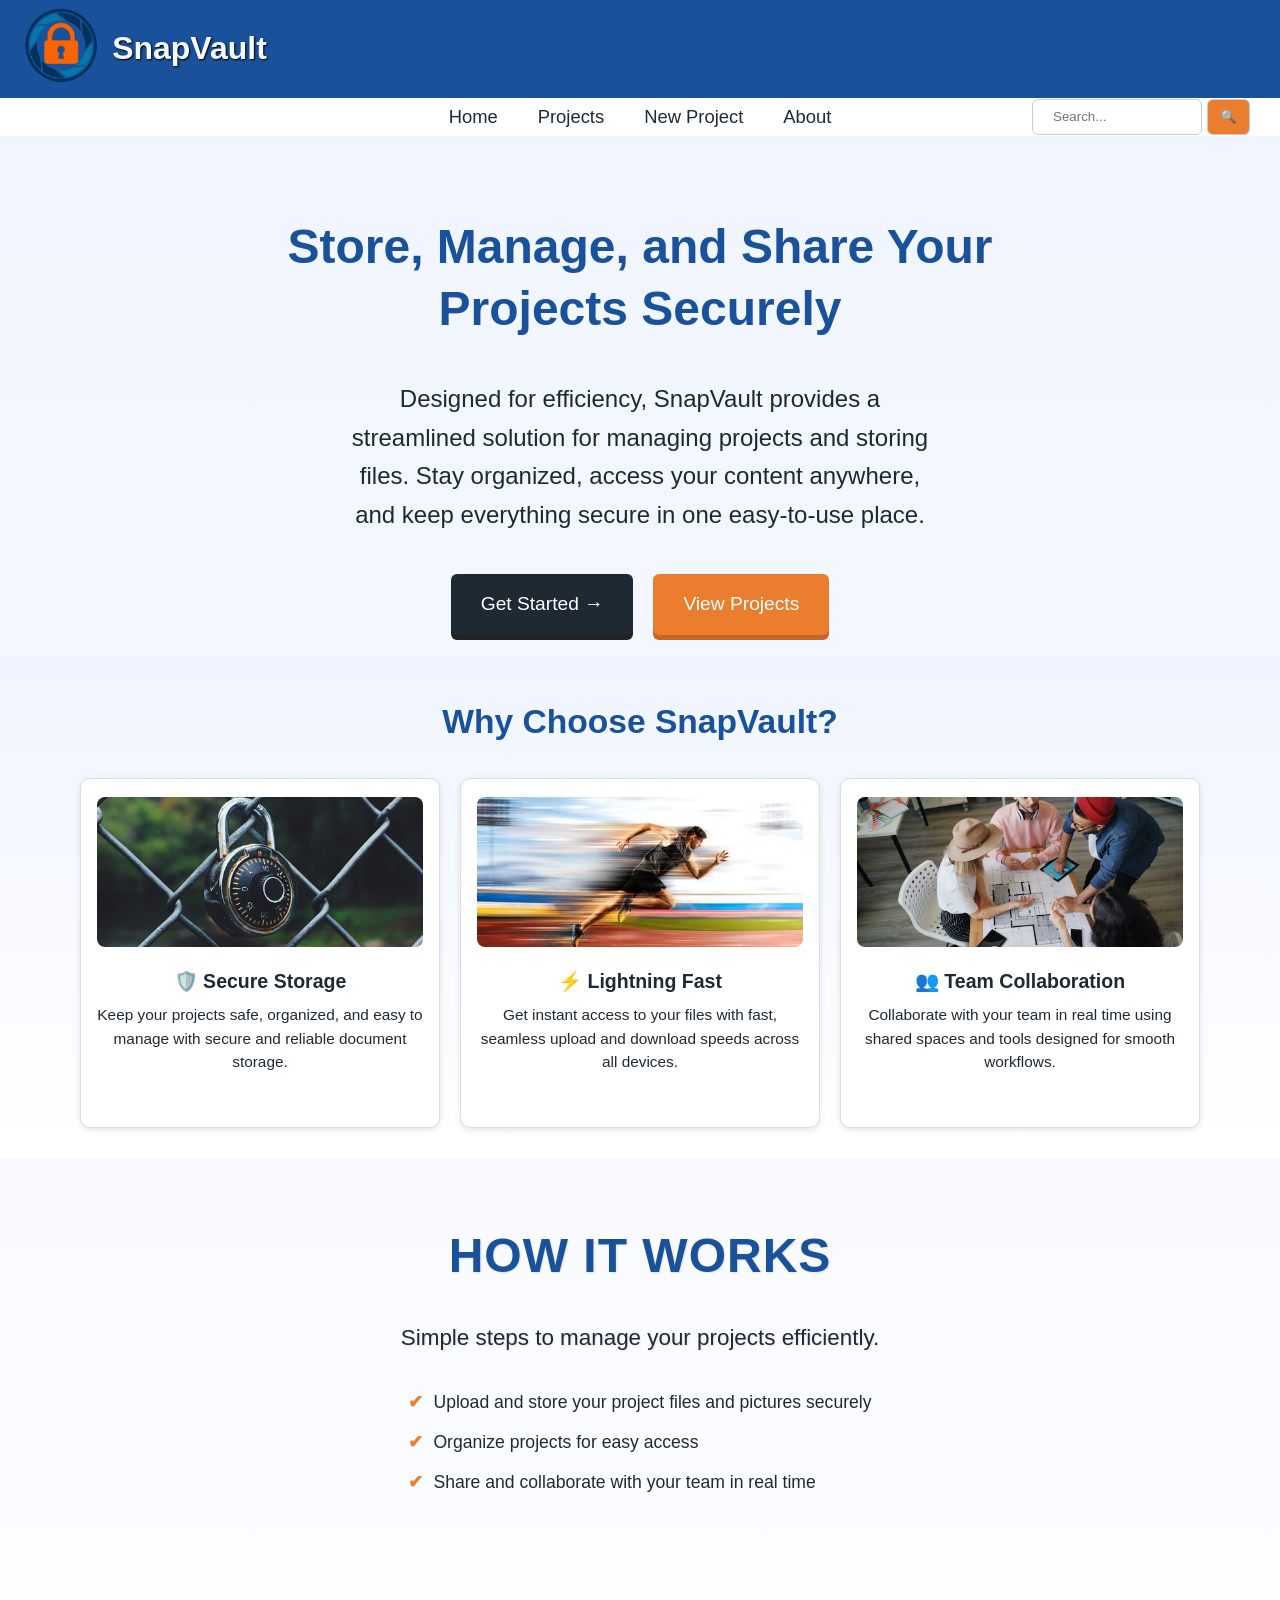
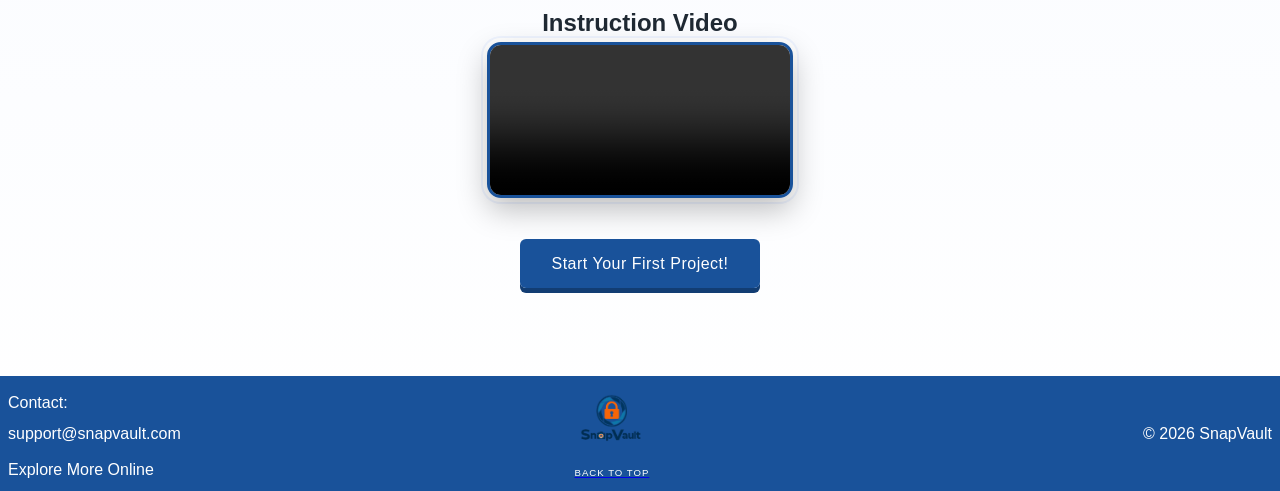
==== index.html @ 594cf25c "Code cleanup: improved indentation and structure, removed duplicate listeners, no functional changes" ====
<!DOCTYPE html>
<html lang="en">
<head>
  <meta charset="UTF-8"/>
  <meta name="viewport" content="width=device-width, initial-scale=1.0"/>
  <meta name="description" content="SnapVault is a project management platform that helps you organize, track, and manage projects, files, and tasks in one simple workspace location."/>
  <meta name="keywords" content="SnapVault, project management, file organization, digital workspace, productivity, task tracking, project dashboard, team collaboration, project storage, workflow management"/>
  <title>SnapVault | Home</title>
  <link rel="stylesheet" href="style.css"/>
  <link rel="icon" type="image/png" href="images/SnapVault-favicon.png"/>
</head>
<body id="top">
  <header>
    <div class="header-container">
      <div class="branding">
        <a href="index.html" aria-label="Go to Home">
          <img class="logo-icon" src="images/SnapVault-logo-3.png" alt="SnapVault Icon Camera Lens with Lock" />
        </a>
        <h2 class="logo-text">
          <a href="index.html" aria-label="Go to Home">
            SnapVault
          </a>
        </h2>
      </div>
      <div class="search-box header-search">
        <input type="text" placeholder="Search..." aria-label="Search projects" />
        <button type="button" aria-label="Search">🔍</button>
      </div>
    </div>
  </header>

  <nav>
    <div class="nav-container">
      <ul class="nav-links">
        <li><a href="index.html">Home</a></li>
        <li><a href="projects.html">Projects</a></li>
        <li><a href="upload.html">New Project</a></li>
        <li><a href="about.html">About</a></li>
      </ul>
      <div class="search-box nav-search">
        <div class="search-inner">
          <input type="text" id="nav-search" placeholder="Search..." aria-label="Search projects">
          <button type="button" aria-label="Search" id="nav-search-btn">🔍</button>
        </div>
        <div class="search-results"></div>
      </div>
    </div>
  </nav>

  <main>
    <section class="hero">
      <h1>Store, Manage, and Share Your Projects Securely</h1>
      <p>
        Designed for efficiency, SnapVault provides a streamlined solution for managing projects and storing files.
        Stay organized, access your content anywhere, and keep everything secure in one easy-to-use place.
      </p>
      <div class="cta-buttons">
        <a href="upload.html" class="hero-btn1">Get Started →</a>
        <a href="projects.html" class="hero-btn2">View Projects</a>
      </div>
    </section>
    
    <section class="cards">
      <h2 class="cards-heading">Why Choose SnapVault?</h2>
      <div class="card-row">
        <div class="card" tabindex="0" aria-labelledby="secure-storage">
          <img src="images/micah-williams-lmFJOx7hPc4-unsplash.jpg" alt="Secure file storage illustration with lock" class="card-image">
          <h3 id="secure-storage">🛡️ Secure Storage</h3>
          <p class="card-caption">
            Keep your projects safe, organized, and easy to manage with secure and reliable document storage.
          </p>
        </div>

        <div class="card" tabindex="0" aria-labelledby="fast-upload">
          <img src="images/stephen-yu-6o1um-unsplash.jpg" alt="Fast file upload and download illustration with fast runner" class="card-image">
          <h3 id="fast-upload">⚡️ Lightning Fast</h3>
          <p class="card-caption">
            Get instant access to your files with fast, seamless upload and download speeds across all devices.
          </p>
        </div>

        <div class="card" tabindex="0" aria-labelledby="team-collaboration">
          <img src="images/vitaly-gariev-HLqoZnQXQ6w-unsplash.jpg" alt="Team collaborating illustration with people working together" class="card-image">
          <h3 id="team-collaboration">👥 Team Collaboration</h3>
          <p class="card-caption">
            Collaborate with your team in real time using shared spaces and tools designed for smooth workflows.
          </p>
        </div>
      </div>
    </section>

    <section class="content">
      <h2 class="content-heading">How It Works</h2>
      <p class="content-subheading">
        Simple steps to manage your projects efficiently.
      </p>
      <ul>
        <li>Upload and store your project files and pictures securely</li>
        <li>Organize projects for easy access</li>
        <li>Share and collaborate with your team in real time</li>
      </ul>
    </section>

    <!-- VIDEO -->
    <section class="video">
      <h2>Instruction Video</h2>
      <video controls aria-label="Short SnapVault Instruction Video" style="max-width: 60%; height: auto;">
        <source src="SnapVault-demo.mp4" type="video/mp4"/>
        Your browser does not support the video tag.
      </video>
    </section>

    <section class="cta" tabindex="0">
      <a href="upload.html" class="cta-btn">Start Your First Project!</a>
    </section>
  </main>

  <footer>
    <div class="footer-container">
      <div class="footer-left">
        <!-- EMAIL -->
        <div class="email-wrapper">
          <p>
            Contact:
            <a href="#" id="emailCopy">support@snapvault.com</a>
          </p>
          <div id="toast" class="email-toast">Email Copied!</div>
        </div>
        <!-- EXTERNAL LINK -->
        <a href="https://www.google.com" target="_blank" rel="noopener noreferrer">Explore More Online</a>
      </div>

      <div class="footer-center">
        <a href="#top">
          <img src="images/SnapVault-logo.png" alt="SnapVault Logo with Camera Lens and Lock" class="footer-logo">
          <span aria-label="Back to top" class="footer-logo-caption">BACK TO TOP</span>
        </a>
      </div>

      <div class="footer-right">
        <p>© 2026 SnapVault</p>
      </div>
    </div>
  </footer>

  <script>
    document.addEventListener('DOMContentLoaded', function () {

      const searchBoxes = document.querySelectorAll('.header-search, .nav-search');
      if (!searchBoxes.length) return;

      function getProjects() {
        return JSON.parse(localStorage.getItem('projects') || '[]');
      }

      searchBoxes.forEach(searchBox => {
        const input = searchBox.querySelector('input');
        const button = searchBox.querySelector('button');

        let results = searchBox.querySelector('.search-results');
        if (!results) {
          results = document.createElement('div');
          results.classList.add('search-results');
          searchBox.appendChild(results);
        }

        function performSearch() {
          const query = input.value.trim().toLowerCase();
          results.innerHTML = '';
          if (!query) return;

          const projects = getProjects();

          const found = projects.filter(p =>
            (p.name && p.name.toLowerCase().includes(query)) ||
            (p.desc && p.desc.toLowerCase().includes(query))
          );

          if (found.length) {
            found.forEach(p => {
              const item = document.createElement('p');
              item.textContent = `Found project: ${p.name}`;
              item.style.cursor = "pointer";

              item.addEventListener('click', () => {
                localStorage.setItem('searchTarget', p.name);
                window.location.href = "projects.html";
              });

              results.appendChild(item);
            });
          } else {
            const item = document.createElement('p');
            item.textContent = `No projects found for: ${query}`;
            results.appendChild(item);
          }
        }

        button.addEventListener('click', performSearch);

        input.addEventListener('keypress', (e) => {
          if (e.key === 'Enter') performSearch();
        });
      });

      const email = document.getElementById("emailCopy");
      const toast = document.getElementById("toast");

      if (email && toast) {
        email.addEventListener("click", (e) => {
          e.preventDefault();
          navigator.clipboard.writeText("support@snapvault.com");

          toast.classList.add("show");

          setTimeout(() => {
            toast.classList.remove("show");
          }, 1500);
        });
      }
    });
  </script>
</body>
</html>
---- style.css ----
:root {
  --primary: #19529A;
  --secondary: #277BC0;
  --accent: #EB7D2E;
  --background: #F5F9FF;
  --bg-1: #EFF4FF; 
  --bg-2: #F3F7FF; 
  --bg-3: #F8FBFF;
  --text: #1F2933;
}
* {
  margin: 0;
  box-sizing: border-box;
}
body {
  font-family: Arial, sans-serif;
  color: var(--text);
  background: linear-gradient(to bottom, var(--bg-1), white);
  margin: 0;
  line-height: 1.6;
  min-width: 0;
}
.projects-hero {
  position: relative;
  height: 400px;
  display: flex;
  flex-direction: column;
  justify-content: center;
  align-items: center;
  overflow: hidden;
  text-align: center;
} 
.projects-hero * {
  position: relative;
  z-index: 1;
}
.hero-bg::before {
  content: "";
  position: absolute;
  inset: 0;
  background: url('images/background.png') no-repeat center;
  background-size: cover;
  background-position: center 10%;
  opacity: 0.4;
  z-index: 0;
}
.upload-page {
  background: linear-gradient(to bottom, var(--bg-1), white);
}
.upload-hero-bg {
  position: relative;
  min-height: 250px;
  padding: 60px 20px;
  display: flex;
  flex-direction: column;
  justify-content: center;
  align-items: center;
  text-align: center;
  overflow: hidden;
}
.upload-hero-bg * {
  position: relative;
  z-index: 1;
}
.upload-hero-bg h1,
.upload-hero-bg p {
  width: 100%;
  max-width: 700px;
  margin-left: auto;
  margin-right: auto;
  position: relative;
  z-index: 1;
}
.hero-foreground-image {
  width: 100%;
  max-height: 180px;
  object-fit: contain;
  margin-bottom: 20px;
  display: block;
}
.content, .card, .hero {
  color: var(--text);
}
a:focus, button:focus, input:focus {
  outline: 2px solid var(--accent);
  outline-offset: 2px;
  box-shadow: 0 0 0 3px rgba(25, 82, 154, 0.2);
  padding: 2px;
  border-radius: 5px;
}
header {
  background-color: var(--primary);
  padding: 5px 20px;
  width: 100%;
  position: relative;
}
.header-container {
  display: flex;
  justify-content: space-between;
  align-items: center;
}
.branding {
  display: flex;
  align-items: center;
  gap: 10px;
}
.logo-icon {
  height: 80px;
  width: auto;
}
.logo-text {
  font-size: 2em;
  font-weight: bold;
  color: var(--background);
  margin: 0;
  text-shadow: 1px 1px 2px rgba(0,0,0,1);
}
.logo-text a {
  color: var(--background);
  text-decoration: none;
}
nav {
  background-color: white;
  padding: 0;
  text-align: center;
}
nav ul {
  list-style: none;
  margin: 0;
  padding: 0;
}
nav li {
  border-bottom: 1px solid var(--primary);
  margin: 0;
  padding: 0; 
}
nav li:first-child {
  border-top: 1px solid var(--primary);
}
nav a {
  display: block;
  text-decoration: none;
  color: var(--text);
  font-size: 1.4em;
  font-weight: bold;
  line-height: 1.2;
  padding: 0;
  transition: color 0.2s ease;
}
nav a:hover,
nav a:visited:hover {
  color: var(--accent);
}
nav a:active {
  color: var(--primary);
}
.search-box {
  display: flex;
  justify-content: center;
  align-items: center;
  gap: 5px;
  padding: 8px 0;
  width: 100%;
}
.header-search {
  display: none;
}
.nav-search .search-inner{
  display: flex;
  gap: 5px;
}
.search-box input {
  padding: 8px 20px;
  height: 36px; 
  border: 1px solid #ccc;
  border-radius: 6px;
}
.search-box button {
  padding: 8px 12px;
  height: 36px;
  border: 1px solid #ccc;
  background-color: var(--accent);
  color: white;
  cursor: pointer;
  border-radius: 6px;
  transition: all 0.1s ease;
}
.search-box button:active {
  transform: scale(0.95);
  background-color: #d96f20;
  box-shadow: inset 2px 2px 5px rgba(0,0,0,0.2);
}
.search-results {
    margin-top: 5px;
}
.search-results p {
    margin: 5px 0;
    padding: 5px 10px;
    background-color: #f3f7ff;
    border-radius: 5px;
    border: 1px solid #ccc;
}
.hero {
  width: 100%;
  min-height: 400px;
  display: flex;
  flex-direction: column;
  justify-content: center;
  align-items: center;
  text-align: center;
  padding: 20px;
  margin: 0 auto;
}
body.upload-page .hero {
  padding-top: 40px;
  padding-bottom: 40px;
  margin-top: 0;
  display: block;
  text-align: center;
}
body.upload-page form {
  margin: 0 auto 40px;
}
.hero h1 {
  display: block;
  color: var(--primary);
  font-size: 3em;
  margin: 60px auto 40px;
  width: 100%;
  max-width: 800px;
  line-height: 1.3;
}
.hero p {
  display: block;
  font-size: 1.5em;
  width: 100%;
  max-width: 600px;
  margin: 0 auto 40px;
}
.hero .cta-buttons {
  display: flex;
  justify-content: center;
  gap: 20px;
  width: 100%;
  max-width: 800px;
  margin-left: auto;
  margin-right: auto;
}
.hero-btn1, .hero-btn2 {
  display: inline-block;
  color: white;
  border: none;
  padding: 15px 30px;
  font-size: 1.2em;
  border-radius: 6px;
  text-decoration: none;
  text-align: center;
  cursor: pointer;
  transition: transform 0.1s ease, background-color 0.2s ease;
}
.hero-btn1:active, .hero-btn2:active {
  transform: translateY(3px) scale(0.97);
}
.hero-btn1 {
  background-color: var(--text);
  box-shadow: 0 5px 0 #222;
}
.hero-btn2 {
  background-color: var(--accent);
  box-shadow: 0 5px 0 #c96522;
}
.hero-btn1:hover, .hero-btn2:hover {
  transform: scale(1.05);
  background-color: white;
  color: var(--text);
  border: 1px solid var(--text);
}
.hero-btn1:active {
  transform: translateY(5px);
  box-shadow: 0 0 0 #222;
}
.hero-btn2:active {
  transform: translateY(5px);
  box-shadow: 0 0 0 #c96522;
}
.cards-heading {
  text-align: center;
  padding: 10px;
  color: var(--primary);
  font-size: 2.1em;
  margin: 0;
}
.cards {
  display: flex;
  flex-direction: column;
  align-items: center;
  gap: 20px;
  padding: 30px 20px;
  width: 100%;
  background: linear-gradient(to bottom, var(--bg-1), white);
}
.card {
  background-color: white;
  padding: 18px 16px;
  border: 1px solid #ddd;
  display: flex;
  flex-direction: column;
  text-align: center;
  cursor: pointer;
  width: 220px;
  height: auto;    
  min-height: 320px;
  border-radius: 10px;
  box-shadow: 0 2px 6px rgba(0,0,0,0.1);
  justify-content: flex-start;
  transition: 0.3s ease;
}
.card:hover {
  transform: translateY(-5px);
}
.card-row {
  display: flex;
  justify-content: center;
  align-items: stretch;
  gap: 20px;
  width: 100%;
  flex-wrap: wrap;
}
.card img {
  width: 100%;
  height: 150px;
  object-fit: cover;
  border-radius: 8px;
  margin-bottom: 12px;
}
.card h3 {
  margin: 10px 0 8px 0;
  font-size: 1.22em;
  overflow-wrap: break-word;
  word-break: break-word;
  hyphens: auto;
  line-height: 1.3;
}
.card p {
  margin: 0;
  font-size: 0.96rem;
  line-height: 1.55;
  overflow-wrap: break-word;
  word-break: break-word;
  hyphens: auto;
  flex-grow: 1;
}
.content {
  padding: 60px 20px 80px;
  text-align: center;
  position: relative;
  overflow: visible;
  color: var(--text)
}
.content-heading {
  font-size: 3em;
  margin-bottom: 25px;
  color: var(--primary);
  text-transform: uppercase;
  letter-spacing: 1px;
  position: relative;
  z-index: 1;
  text-shadow: 1px 1px 2px rgba(0,0,0,0.1);
}
.content-subheading {
  font-size: 1.4em;
  color: var(--text);
  max-width: 700px;
  margin: 0 auto;
  position: relative;
  z-index: 1;
  line-height: 1.6;
  text-shadow: 1px 1px 2px rgba(0,0,0,0.1);
}
.content ul {
  list-style: none;
  padding: 0;
  margin-top: 20px;
  text-align: left;
  display: inline-block;
}
.content li::before {
  content: "✔";
  position: absolute;
  left: 0;
  color: var(--accent);
  font-weight: bold;
}
.content li {
  margin: 12px 0;
  font-size: 1.1em;
  position: relative;
  padding-left: 25px;
  opacity: 0;
  transform: translateY(20px);
  animation: fadeUp 0.8s ease forwards;
}
.content li:nth-child(1) { 
  animation-delay: 0.1s; 
}
.content li:nth-child(2) { 
  animation-delay: 0.4s; 
}
.content li:nth-child(3) { 
  animation-delay: 0.6s; 
}
body.about-page {
  position: relative;
  min-height: 100vh;
}
body.about-page::before {
  content: "";
  position: fixed;
  inset: 0;
  background: url("images/umit-yildirim-9OB46apMbC4-unsplash.jpg") center/cover no-repeat;
  opacity: 0.15; /* adjust this */
  z-index: -1;
  pointer-events: none;
  filter: blur(.1px);
}
body.about-page::after {
  content: "";
  position: fixed;
  inset: 0;
  background: rgba(255,255,255,0.4);
  z-index: -1;
  pointer-events: none;
}
.about-subheading {
  font-size: 2em;
  margin-bottom: 20px;
  margin-top: 0;
  color: var(--primary);
  text-shadow: 1px 1px 2px rgba(0,0,0,0.1);
}
.about-text {
  font-size: 1.2em;
  color: var(--text);
  max-width: 700px;
  margin: 70px auto;
  line-height: 1.6;
}
.projects-page, .upload-page {
  text-align: center;
  padding: 0 0 40px 0;
}
.projects-page h1 {
  color: var(--primary);
  font-size: 2.5em;
  margin-bottom: 10px;
}
.projects-page p {
  color: var(--text);
  margin-bottom: 25px;
}
.projects-table {
  width: 90%;
  margin: 0 auto;
  border-collapse: collapse;
  background: white;
  border-radius: 10px;
  overflow: hidden;
  box-shadow: 0 4px 10px rgba(0,0,0,0.1);
}
.projects-table th {
  background-color: var(--bg-2);
  color: var(--text);
  padding: 12px;
  text-align: left;
}
.projects-table td {
  padding: 12px;
  border-bottom: 1px solid #ddd;
  text-align: left;
}
.projects-table tr:hover {
  background-color: #f5f9ff;
}
.projects-table caption {
  caption-side: top;
  text-align: center;
  font-size: 1.8em;
  font-weight: bold;
  color: var(--primary);
  padding: 15px 10px;
  margin-bottom: 15px;
  text-transform: uppercase;
  letter-spacing: 1px;
  text-shadow: 1px 1px 2px rgba(0,0,0,0.1);
}
.status-active {
  background-color: var(--primary);
  color: white;
  font-weight: bold;
  padding: 5px 5px;
  border-radius: 12px;
  font-size: 0.85em;
  display: inline-block;
  width: 90px; 
  text-align: center;
  box-shadow: 0 2px 5px rgba(0,0,0,0.2); 
}
.status-completed {
  background-color: var(--text);
  color: white;
  font-weight: bold;
  padding: 5px 5px;
  border-radius: 12px;
  font-size: 0.85em;
  display: inline-block;
  width: 90px; 
  text-align: center;
  box-shadow: 0 2px 5px rgba(0,0,0,0.2);  
}
.status-urgent {
  color: white;
  font-weight: bold;
  background-color: var(--accent);
  padding: 5px 5px;
  border-radius: 12px;
  font-size: 0.85em;
  display: inline-block;
  width: 90px; 
  text-align: center;
  box-shadow: 0 2px 5px rgba(0,0,0,0.2);  
}
.edit-btn {
  cursor: pointer;
  border: none;
  background: none;
  font-size: 1.2em;
  color: var(--primary);
  transition: transform 0.1s ease;
  box-shadow: 0 2px 5px rgba(0,0,0,1); 
}
.edit-btn:hover {
  transform: scale(1.2);
  color: var(--accent);
  box-shadow: 0 2px 5px rgba(0,0,0,1);
}
.project-details {
  display: none;
  background-color: var(--bg-1);
}
.details-content {
  text-align: left;
  padding: 10px 15px;
  display: flex;
  flex-direction: column;
  gap: 15px;
}
.new-project-btn {
  display: inline-block;
  margin-bottom: 20px;
  background-color: var(--text);
  color: white;
  padding: 10px 20px;
  border-radius: 6px;
  text-decoration: none;
  box-shadow: 0 4px 0 #222;
  transition: all 0.1s ease;
}
.new-project-btn:hover {
  background-color: white;
  color: var(--text);
  border: 1px solid var(--text);
}
.new-project-btn:active {
  transform: translateY(3px);
  box-shadow: 0 0 0 #222;
}
.view-btn,
.edit-btn,
.delete-btn {
  border: none;
  background: none;
  cursor: pointer;
  font-size: 1.1em;
  margin: 0 3px;
  color: var(--primary);
  transition: transform 0.1s ease;
}
.view-btn:hover,
.edit-btn:hover {
  color: var(--accent);
  transform: scale(1.2);
}
.delete-btn {
  color: red;
}
.delete-btn:hover {
  transform: scale(1.2);
}
.edit-section {
  display: flex;
  flex-direction: column;
  gap: 8px;
}
.edit-section input,
.edit-section textarea,
.edit-section select {
  padding: 8px;
  border-radius: 6px;
  border: 1px solid #ccc;
}
.gallery {
  display: flex;
  flex-wrap: wrap;
  gap: 15px;
  margin-top: 20px;
  overflow: visible;
}
.gallery img {
  width: 100px;
  height: 80px;
  object-fit: cover;
  border-radius: 6px;
  cursor: pointer;
  transition: transform 0.2s ease, box-shadow 0.2s ease;
}
.gallery img:hover {
  transform: scale(1.8);
  z-index: 10;
  box-shadow: 0 8px 20px rgba(0,0,0,0.3);
}
.gallery-item {
  display: flex;
  flex-direction: column;
  width: 120px;
  margin-right: 10px;
  text-align: center;
  position: relative;
  overflow: visible;
}
.gallery-item img {
  width: 100%;
  height: 100px;
  object-fit: cover;
  border-radius: 6px;
}
.gallery-item:hover img {
  transform-origin: center left;
}
.gallery-item input {
  width: 100%;
  margin-top: 5px;
  padding: 4px;
  font-size: 0.8rem;
}
.remove-thumb {
  margin-top: 5px;
  background: #c62828;
  color: white;
  border: none;
  padding: 5px 8px;
  border-radius: 4px;
  cursor: pointer;
}
.submit-btn {
  display: block;
  width: 100%;
  max-width: 300px;
  margin: 25px auto 0;
  padding: 15px 30px;
  background: var(--primary);
  color: white;
  border: none;
  border-radius: 6px;
  cursor: pointer;
  font-size: 1.2em;
  box-shadow: 0 5px 0 #123d73;
  transition: transform 0.1s ease, background-color 0.2s ease;
}
.submit-btn:hover {
  background: white;
  color: var(--text);
  border: 1px solid var(--text);
  transform: scale(1.05);
}
.submit-btn:active {
  transform: translateY(5px);
  box-shadow: 0 0 0 #123d73;
}
.remove-thumb:hover {
  background: #a61f1f;
}
 .toggle-btn, .delete-btn {
  cursor: pointer;
  padding: 4px 8px;
  margin-right: 4px;
  border: none;
  border-radius: 4px;
  font-size: 1em;
}
.toggle-btn:hover { 
  background-color: #277BC0; color: white; 
}
.delete-btn:hover { 
  background-color: #EB7D2E; color: white; 
}   
.urgent-input {
  display: none;
  margin-top: 10px;
}
form {
  max-width: 700px;
  margin: 20px auto;
  background: white;
  padding: 25px;
  border-radius: 8px;
  box-shadow: 0 2px 8px rgba(0,0,0,0.1);
}
form label {
  display: block;
  margin-top: 18px;
  font-weight: bold;
}
form input[type="text"],
form textarea,
form select {
  width: 100%;
  padding: 10px;
  margin-top: 6px;
  border: 1px solid #ccc;
  border-radius: 5px;
  font-size: 1rem;
}
textarea {
  min-height: 100px;
}
.drop-zone {
  margin-top: 15px;
  padding: 30px;
  border: 2px dashed #277BC0;
  border-radius: 8px;
  text-align: center;
  background: #f8faff;
  cursor: pointer;
  transition: background 0.2s ease;
}
.drop-zone.drag-over {
  background: #e3f1ff;
}
.edit-drop-zone {
  margin: 10px 0;
  padding: 15px;
  border: 2px dashed #277BC0;
  border-radius: 6px;
  text-align: center;
  background: #f8faff;
  cursor: pointer;
  transition: background 0.2s ease;
  font-size: 0.9em;
}
.edit-drop-zone:hover {
  background: #e3f1ff;
}
.edit-drop-zone.drag-over {
  background: #e3f1ff;
}
.edit-image-input {
  display: none;
}
.save-project-btn {
display: block;
width: 100%; max-width: 300px;
margin: 25px auto 0; padding: 15px 30px;
background-color: var(--primary);
color:white;
border: none;
border-radius: 6px;
cursor: pointer; font-size: 1.2em;
box-shadow: 0 5px 0 #123073;
transition: transform 0.1s ease, background-color 0.2s ease;
}
.save-project-btn:hover {
  background: white; 
  color: var(--text);
  border: 1px solid var(--text);
  transform: scale(1.05);
}
.save-project-btn:active {
  transform: translateY(5px);
  box-shadow: 0 0 0 #123d73;
}
@keyframes fadeUp {
  to {
    opacity: 1;
    transform: translateY(0);
  }
}
.video, .cta {
  text-align: center;
  padding: 15px;
}
.video video {
  border-radius: 14px;
  border: 3px solid var(--primary);
  box-shadow: 
  0 12px 30px rgba(0,0,0,0.25),
  0 0 0 4px white,
  0 0 0 6px var(--bg-1);
}
.video video:hover {
  transform: scale(1.02);
  transition: transform 0.2s ease;
}
.video h3 {
  margin-bottom: 15px;
  color: var(--primary);
  font-size: 1.8em;
}
.cta-btn {
  background-color: var(--primary);
  text-decoration: none;
  color: white;
  padding: 15px 30px;
  border: 1px solid transparent;
  border-radius: 6px;
  cursor: pointer;
  box-shadow: 0 5px 0 #123d73;
  transition: transform 0.1s ease, background-color 0.2s ease;
  letter-spacing: 0.5px;
}
.cta-btn:hover {
  background-color: white;
  color: var(--text);
  border: 1px solid var(--text);
  transform: translateY(-3px) scale(1.05);
  box-shadow: 0 8px 0 rgba(18, 61, 115, 0.2);
}
.cta-btn:active {
  box-shadow: 0 0 0 #123d73;
  transform: translateY(5px) scale(0.97);
}
footer {
  background-color: var(--primary);
  color: white;
  text-align: center;
  padding: 8px 0;
  text-decoration: none;
  width: 100%;
}
.cta {
  max-width: 1024px;
  margin: 0 auto;
  margin-bottom: 70px;
  padding: 30px 10px;
}
.footer-logo {
  height: 70px;
  width: auto;
  max-width: 100%;
}
.footer-logo-caption {
  display: block;
  font-size: 0.6em;
  color: white;
  margin-top: 3px; 
  margin-bottom: 3px;
  letter-spacing: 1px; 
}
.footer-container {
  display: flex;
  align-items: center;
  justify-content: space-between;
  width: 100%;
  margin: 0 auto;
  padding: 0 8px;
  gap: 10px;
}
.footer-left {
  text-align: left;
}
.footer-left a {
  text-decoration: none;
  color: white; 
  transition: color 0.2s ease;
}
.footer-left a:hover {
  color: var(--accent); 
}
.footer-left p, .footer-right p {
  margin: 5px 0;
  text-align: left;
}
.footer-left a {
  display: block;
  margin-top: 5px;
}
.footer-center {
  text-align: center;
  transform: translateX(-50px);
}
.footer-center a {
  display: inline-block;
  text-align: center;
  transition: transform 0.1s ease;
}
.footer-center a:hover .footer-logo-caption {
  color: var(--accent);
}
.footer-center a:active {
  transform: scale(0.95);
}
html {
  scroll-behavior: smooth;
}
.footer-right {
  text-align: right;
}
.email-wrapper {
  position: relative;
  display: inline-block;
}
#emailCopy {
  cursor: pointer;
  transition: 0.2s ease;
}
#emailCopy:hover {
  color: var(--accent);
}
.email-toast {
  position: absolute;
  bottom: 100%;
  left: 0;
  margin-bottom: 8px;
  padding: 6px 12px;
  border-radius: 8px;
  box-shadow: 0 5px 0 #123d73;
  background: var(--accent);
  color: white;
  font-size: 0.85rem;
  white-space: nowrap;
  opacity: 0;
  transform: translateX(-20px);
  transition: all 0.3s ease;
  pointer-events: none;
}
.email-toast.show {
  opacity: 1;
  transform: translateX(0);
}
.error-page {
  text-align: center;
  padding: 60px 20px;
  display: flex;
  flex-direction: column;
  align-items: center;
  justify-content: center;
  min-height: 80vh;
  color: var(--text);
}
.error-page .logo-container {
  margin-bottom: 30px;
}
.error-page .logo-container .logo-icon {
  height: 300px; 
  width: auto; 
  display: block; 
  margin: 0 auto; 
}
.error-page h2 {
  font-size: 6em;
  color: var(--primary); 
  margin: 0 0 20px 0;
}
.error-page p {
  font-size: 1.2em;
  margin: 10px 0;
}
.error-page .emoji {
  font-size: 2em;
  margin-top: 20px;
}
.error-page a.hero-btn2 {
  margin-top: 25px;
}
/* Extra Extra Small */
@media (max-width: 440px) {
  .projects-table,
  .projects-table thead,
  .projects-table tbody,
  .projects-table th,
  .projects-table td,
  .projects-table tr {
    display: block;
    width: 100%;
  }
  .projects-table thead {
    display: none;
  }
  .projects-table tr {
    margin-bottom: 15px;
    background: white;
    border-radius: 10px;
    padding: 10px;
    box-shadow: 0 2px 8px rgba(0,0,0,0.1);
  }
  .projects-table td {
    display: flex;
    justify-content: space-between;
    padding: 8px 10px;
    border: none;
    border-bottom: 1px solid #eee;
  }
  .projects-table td:last-child {
    border-bottom: none;
  }
  .projects-table td:nth-child(1)::before { 
    content: "Project:"; font-weight: bold; 
  }
  .projects-table td:nth-child(2)::before { 
    content: "Description:"; font-weight: bold; 
  }
  .projects-table td:nth-child(3)::before { 
    content: "Status:"; font-weight: bold; 
  }
  .projects-table td:nth-child(4)::before { 
    content: "Files:"; font-weight: bold; 

  }
  .projects-table td:nth-child(5)::before { 
    content: "Actions:"; font-weight: bold; 
  }
  .projects-table td::before {
    margin-right: 10px;
    color: var(--primary);
  }
  .projects-table td:last-child {
    justify-content: flex-start;
    gap: 10px;
  }
  .projects-hero {
    height: 310px;
  }
  .upload-hero-bg {
    min-height: 250px;
  }
  .card {
    width: 92%;
    min-height: 450px;
    padding: 18px 16px;
  }

  .card img {
    height: 155px;
  }

  .card p {
    font-size: 0.8rem;
  }
}
/* Extra Small */
@media (max-width: 600px) {
  .projects-hero {
    height: 200px;
  }
  .upload-hero-bg {
    min-height: 220px;
  }
  body.about-page::before {
    background-position: center;
    opacity: 0.12;
  }
  .card {
    width: 100%;
    height: 800px;
  }
}
/* Small */
@media (min-width: 600px) {
  nav {
    padding: 0 25px;
  }
  nav ul {
    display: flex;
    flex-direction: row;
    flex-wrap: nowrap;
    justify-content: space-around;
  }
  nav a {
    font-size: 1.15em;
    font-weight: 400;
  }
  .nav-container {
    display: grid;
    grid-template-columns: 1fr auto 1fr;
    align-items: center;
  }
  .nav-links {
    flex-direction: row;
    justify-content: center;
    grid-column: 2;
    gap: 40px;
  }
  .nav-links li {
    border: none;
    padding: 8px 0px;
    margin: 0;
    width: auto;
  }
  .nav-links li:first-child {
    border-top: none;
  }
  .search-box {
    justify-content: flex-end;
    width: auto;
    padding: .1em 0;
    grid-column: 3;
  }
  .card {
    width: 88%;
    max-width: 360px;
  }
}
/* Medium Screens */
@media (max-width: 1150px) {
  .projects-hero {
    height: 350px;
  }
  .upload-hero-bg {
    min-height: 280px;
  }
  .hero-bg-image {
    max-width: 80%;
  }
  .card {
    width: 40%;
    height: 350px;
  }
}
/* Large Screens */
@media (min-width: 1024px) {
  .search-box {
    justify-content: flex-end;
  }
  .hero {
    max-width: 80%;
  }
  .hero.upload-hero-bg {
    max-width: 100%;
  }
  .card-row {
    flex-direction: row;
    flex-wrap: nowrap;
    justify-content: center;
  }
  .card {
    width: 45%;
    height: 350px;
  }
  .cards, .content {
    margin-left: 2em;
    margin-right: 2em;
  }
  .cards {
  margin-left: 0;
  margin-right: 0;
  padding-left: 20px;
  padding-right: 20px;
  width: 100%;
  position: relative;
  left: 50%;
  right: 50%;
  transform: translateX(-50%);
} 
}
@media (min-width: 600px) and (max-width: 1150px) { */
  header {
    position: relative;
    padding-right: 220px;
  }
  .header-search {
    display: flex;
    position: absolute;
    top: 50%;
    right: 20px;
    transform: translateY(-50%);
    z-index: 50;
    background-color: white;
    border-radius: 8px;
    padding: 4px 6px;
    box-shadow: 0 2px 8px rgba(0, 0, 0, 0.18);
  }
  .header-search p {
    margin-top: 5px;
    background: #f3f7ff;
    padding: 5px;
    border-radius: 5px;
  }
  .nav-search {
    display: none;
  }
  .header-search input {
    width: 170px;
  }
  nav {
    margin-top: 0;
  }
  .nav-links {
    padding-top: 0;
  }
}
@media (min-width: 1151px) {
  .header-search {
    display: none;
  }
  .nav-search {
    display: flex;
    position: static;
    width: auto;
    padding: 0;
    background-color: transparent;
    box-shadow: none;
  }
  .nav-search input {
    width: 170px;
  }
  nav {
    margin-top: 0;
  }
  .nav-search {
    display: flex;
    flex-direction: row;
  }
}
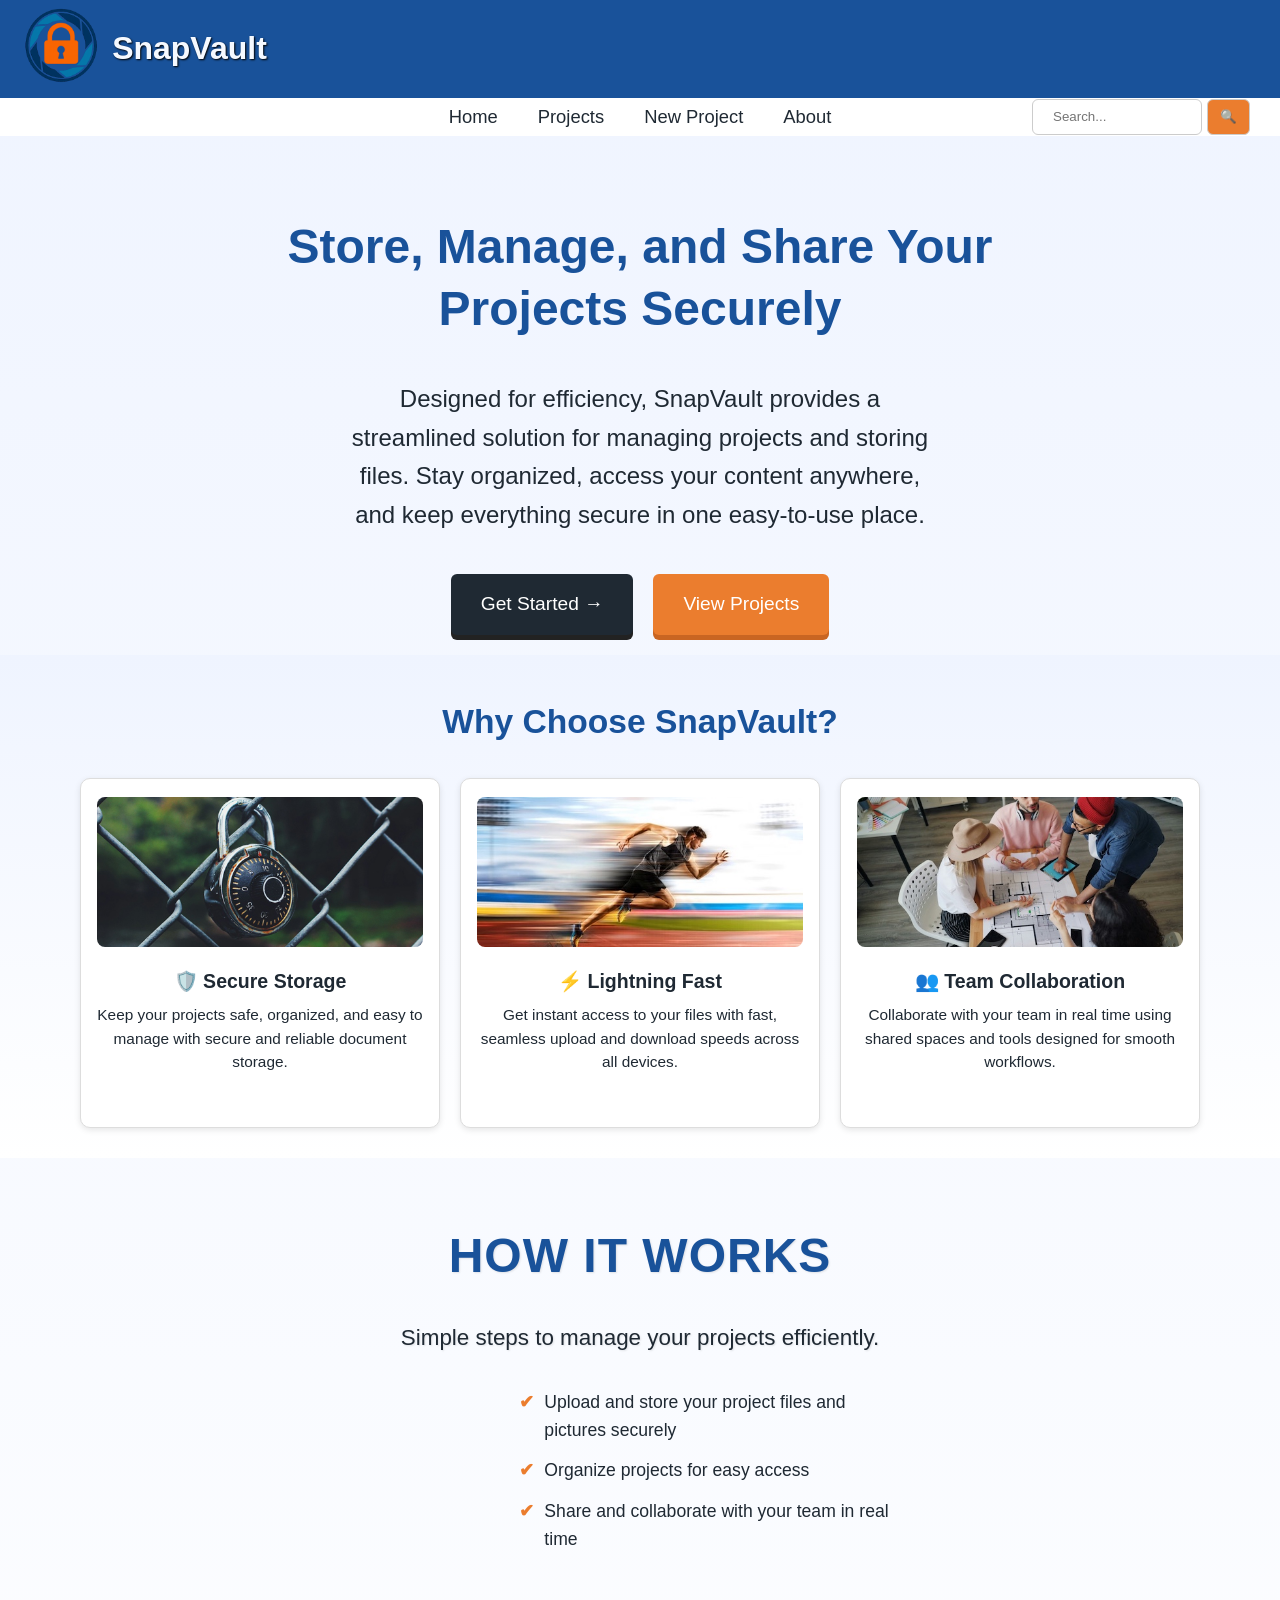
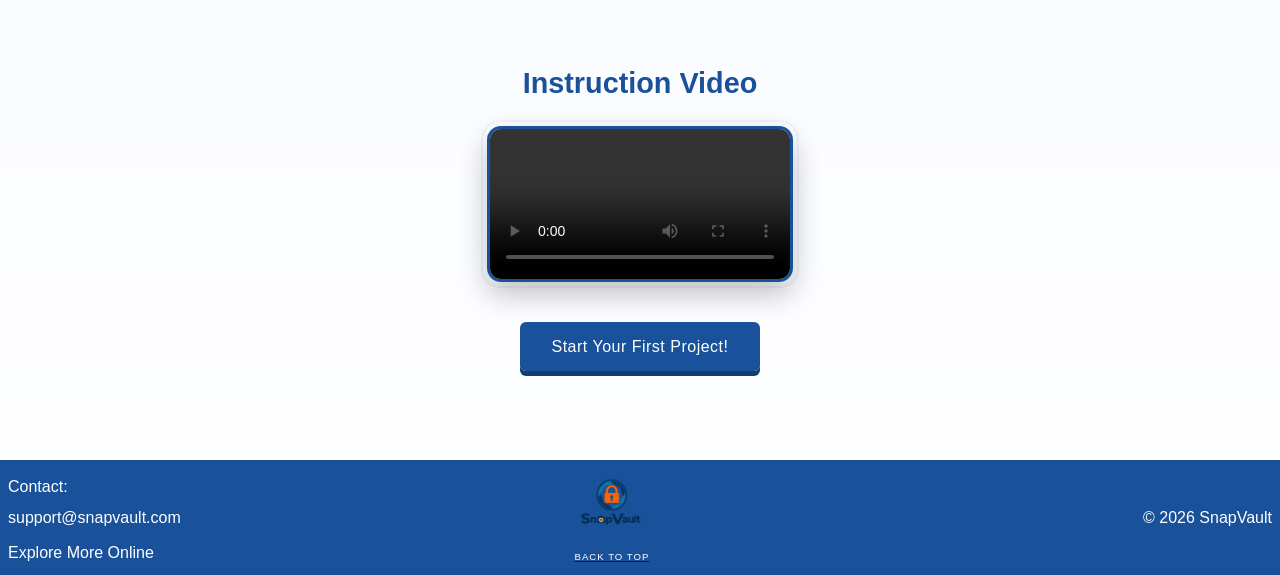
==== commit c53e63a4: "Updated video, edited alt on images, adusted centering on bullets on about page." ====
--- a/index.html
+++ b/index.html
@@ -14,7 +14,7 @@
     <div class="header-container">
       <div class="branding">
         <a href="index.html" aria-label="Go to Home">
-          <img class="logo-icon" src="images/SnapVault-logo-3.png" alt="SnapVault Icon Camera Lens with Lock" />
+          <img class="logo-icon" src="images/SnapVault-logo-3.png" alt="SnapVault logo with camera lens and lock" />
         </a>
         <h2 class="logo-text">
           <a href="index.html" aria-label="Go to Home">
@@ -64,7 +64,7 @@
       <h2 class="cards-heading">Why Choose SnapVault?</h2>
       <div class="card-row">
         <div class="card" tabindex="0" aria-labelledby="secure-storage">
-          <img src="images/micah-williams-lmFJOx7hPc4-unsplash.jpg" alt="Secure file storage illustration with lock" class="card-image">
+          <img src="images/micah-williams-lmFJOx7hPc4-unsplash.jpg" alt="Secure file storage represented by a lock" class="card-image">
           <h3 id="secure-storage">🛡️ Secure Storage</h3>
           <p class="card-caption">
             Keep your projects safe, organized, and easy to manage with secure and reliable document storage.
@@ -72,7 +72,7 @@
         </div>
 
         <div class="card" tabindex="0" aria-labelledby="fast-upload">
-          <img src="images/stephen-yu-6o1um-unsplash.jpg" alt="Fast file upload and download illustration with fast runner" class="card-image">
+          <img src="images/stephen-yu-6o1um-unsplash.jpg" alt="Fast file transfer represented by a runner" class="card-image">
           <h3 id="fast-upload">⚡️ Lightning Fast</h3>
           <p class="card-caption">
             Get instant access to your files with fast, seamless upload and download speeds across all devices.
@@ -80,7 +80,7 @@
         </div>
 
         <div class="card" tabindex="0" aria-labelledby="team-collaboration">
-          <img src="images/vitaly-gariev-HLqoZnQXQ6w-unsplash.jpg" alt="Team collaborating illustration with people working together" class="card-image">
+          <img src="images/vitaly-gariev-HLqoZnQXQ6w-unsplash.jpg" alt="Team collaboration with people working together" class="card-image">
           <h3 id="team-collaboration">👥 Team Collaboration</h3>
           <p class="card-caption">
             Collaborate with your team in real time using shared spaces and tools designed for smooth workflows.
@@ -132,7 +132,7 @@
 
       <div class="footer-center">
         <a href="#top">
-          <img src="images/SnapVault-logo.png" alt="SnapVault Logo with Camera Lens and Lock" class="footer-logo">
+          <img src="images/SnapVault-logo.png" alt="SnapVault logo with camera lens and lock" class="footer-logo">
           <span aria-label="Back to top" class="footer-logo-caption">BACK TO TOP</span>
         </a>
       </div>
--- a/style.css
+++ b/style.css
@@ -82,8 +82,6 @@
   color: var(--text);
 }
 a:focus, button:focus, input:focus {
-  outline: 2px solid var(--accent);
-  outline-offset: 2px;
   box-shadow: 0 0 0 3px rgba(25, 82, 154, 0.2);
   padding: 2px;
   border-radius: 5px;
@@ -355,7 +353,10 @@
   text-align: center;
   position: relative;
   overflow: visible;
-  color: var(--text)
+  color: var(--text);
+  display: flex;
+  flex-direction: column;
+  align-items: center;
 }
 .content-heading {
   font-size: 3em;
@@ -379,10 +380,10 @@
 }
 .content ul {
   list-style: none;
-  padding: 0;
-  margin-top: 20px;
+  padding-left: 11%;
+  margin: 20px auto 0;
   text-align: left;
-  display: inline-block;
+  max-width: 500px;
 }
 .content li::before {
   content: "✔";
@@ -408,6 +409,15 @@
 }
 .content li:nth-child(3) { 
   animation-delay: 0.6s; 
+}
+.content li:nth-child(4) { 
+  animation-delay: 0.8s; 
+}
+.content li:nth-child(5) { 
+  animation-delay: 1s; 
+}
+.content li:nth-child(6) { 
+  animation-delay: 1.2s; 
 }
 body.about-page {
   position: relative;
@@ -810,8 +820,8 @@
   transform: scale(1.02);
   transition: transform 0.2s ease;
 }
-.video h3 {
-  margin-bottom: 15px;
+.video h2 {
+  margin-bottom: 20px;
   color: var(--primary);
   font-size: 1.8em;
 }
@@ -924,6 +934,11 @@
 }
 #emailCopy:hover {
   color: var(--accent);
+}
+#emailCopy:focus {
+  outline: none;
+  box-shadow: none;
+  padding: 0;
 }
 .email-toast {
   position: absolute;
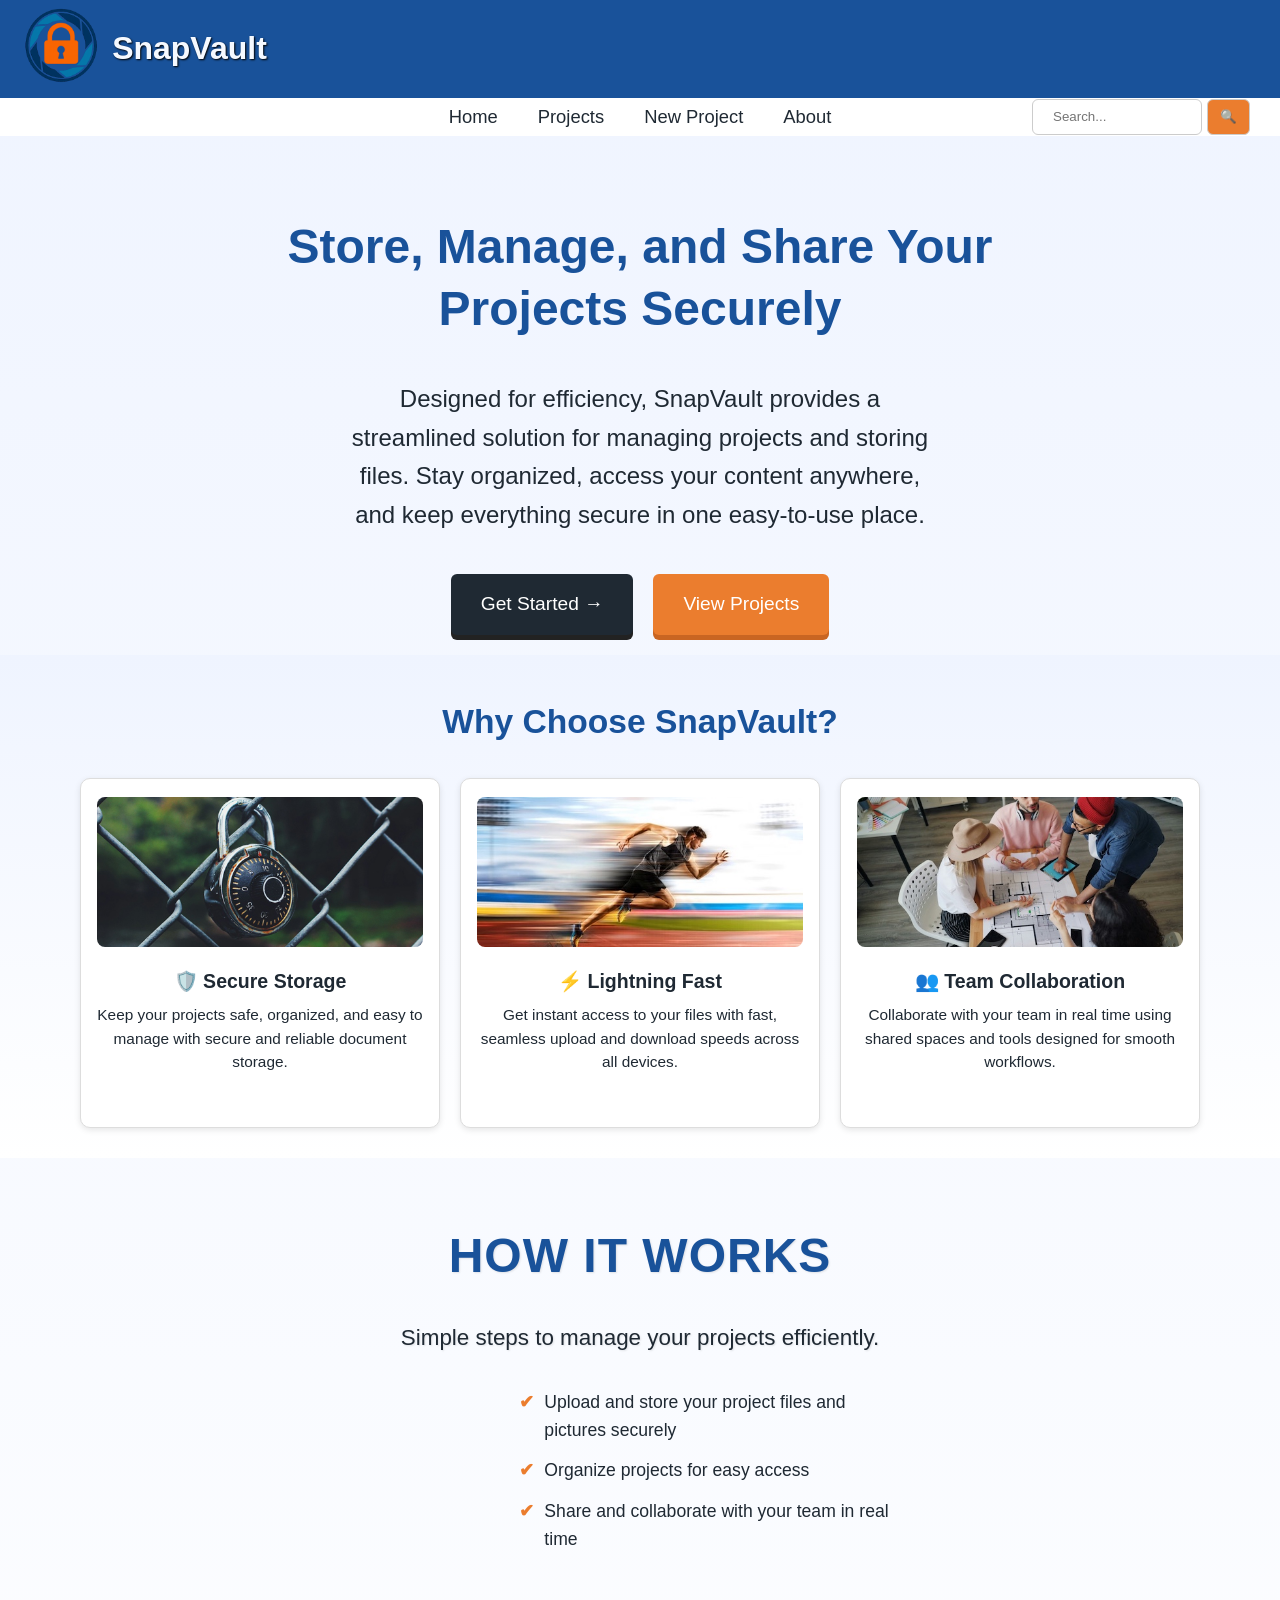
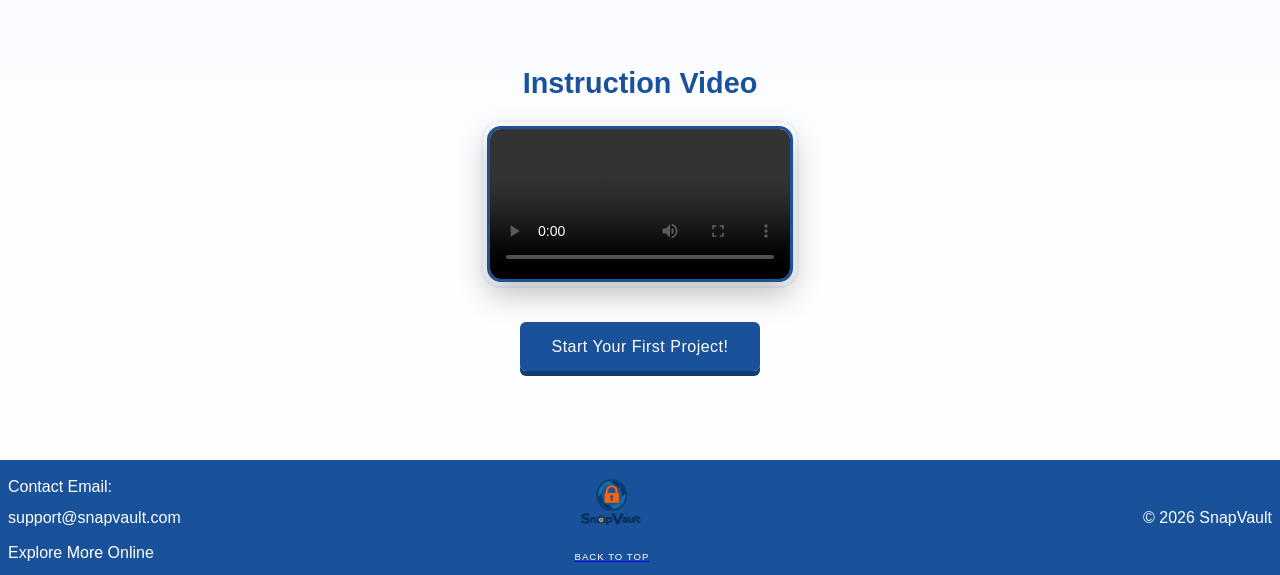
==== commit 3a00d3ad: "Footer indentions and email aria-label" ====
--- a/index.html
+++ b/index.html
@@ -6,6 +6,15 @@
   <meta name="description" content="SnapVault is a project management platform that helps you organize, track, and manage projects, files, and tasks in one simple workspace location."/>
   <meta name="keywords" content="SnapVault, project management, file organization, digital workspace, productivity, task tracking, project dashboard, team collaboration, project storage, workflow management"/>
   <title>SnapVault | Home</title>
+  <!-- Google tag (gtag.js) -->
+  <script async src="https://www.googletagmanager.com/gtag/js?id=G-6L34RQ03ZX"></script>
+  <script>
+    window.dataLayer = window.dataLayer || [];
+    function gtag(){dataLayer.push(arguments);}
+    gtag('js', new Date());
+
+    gtag('config', 'G-6L34RQ03ZX');
+  </script>
   <link rel="stylesheet" href="style.css"/>
   <link rel="icon" type="image/png" href="images/SnapVault-favicon.png"/>
 </head>
@@ -117,17 +126,22 @@
 
   <footer>
     <div class="footer-container">
+        
       <div class="footer-left">
-        <!-- EMAIL -->
         <div class="email-wrapper">
           <p>
-            Contact:
-            <a href="#" id="emailCopy">support@snapvault.com</a>
+            Contact Email:
+            <!-- EMAIL -->
+            <a href="#" id="emailCopy"aria-label="Copy email address support@snapvault.com">
+                support@snapvault.com
+            </a>
           </p>
           <div id="toast" class="email-toast">Email Copied!</div>
         </div>
         <!-- EXTERNAL LINK -->
-        <a href="https://www.google.com" target="_blank" rel="noopener noreferrer">Explore More Online</a>
+        <a href="https://www.google.com" target="_blank" rel="noopener noreferrer">
+            Explore More Online
+        </a>
       </div>
 
       <div class="footer-center">
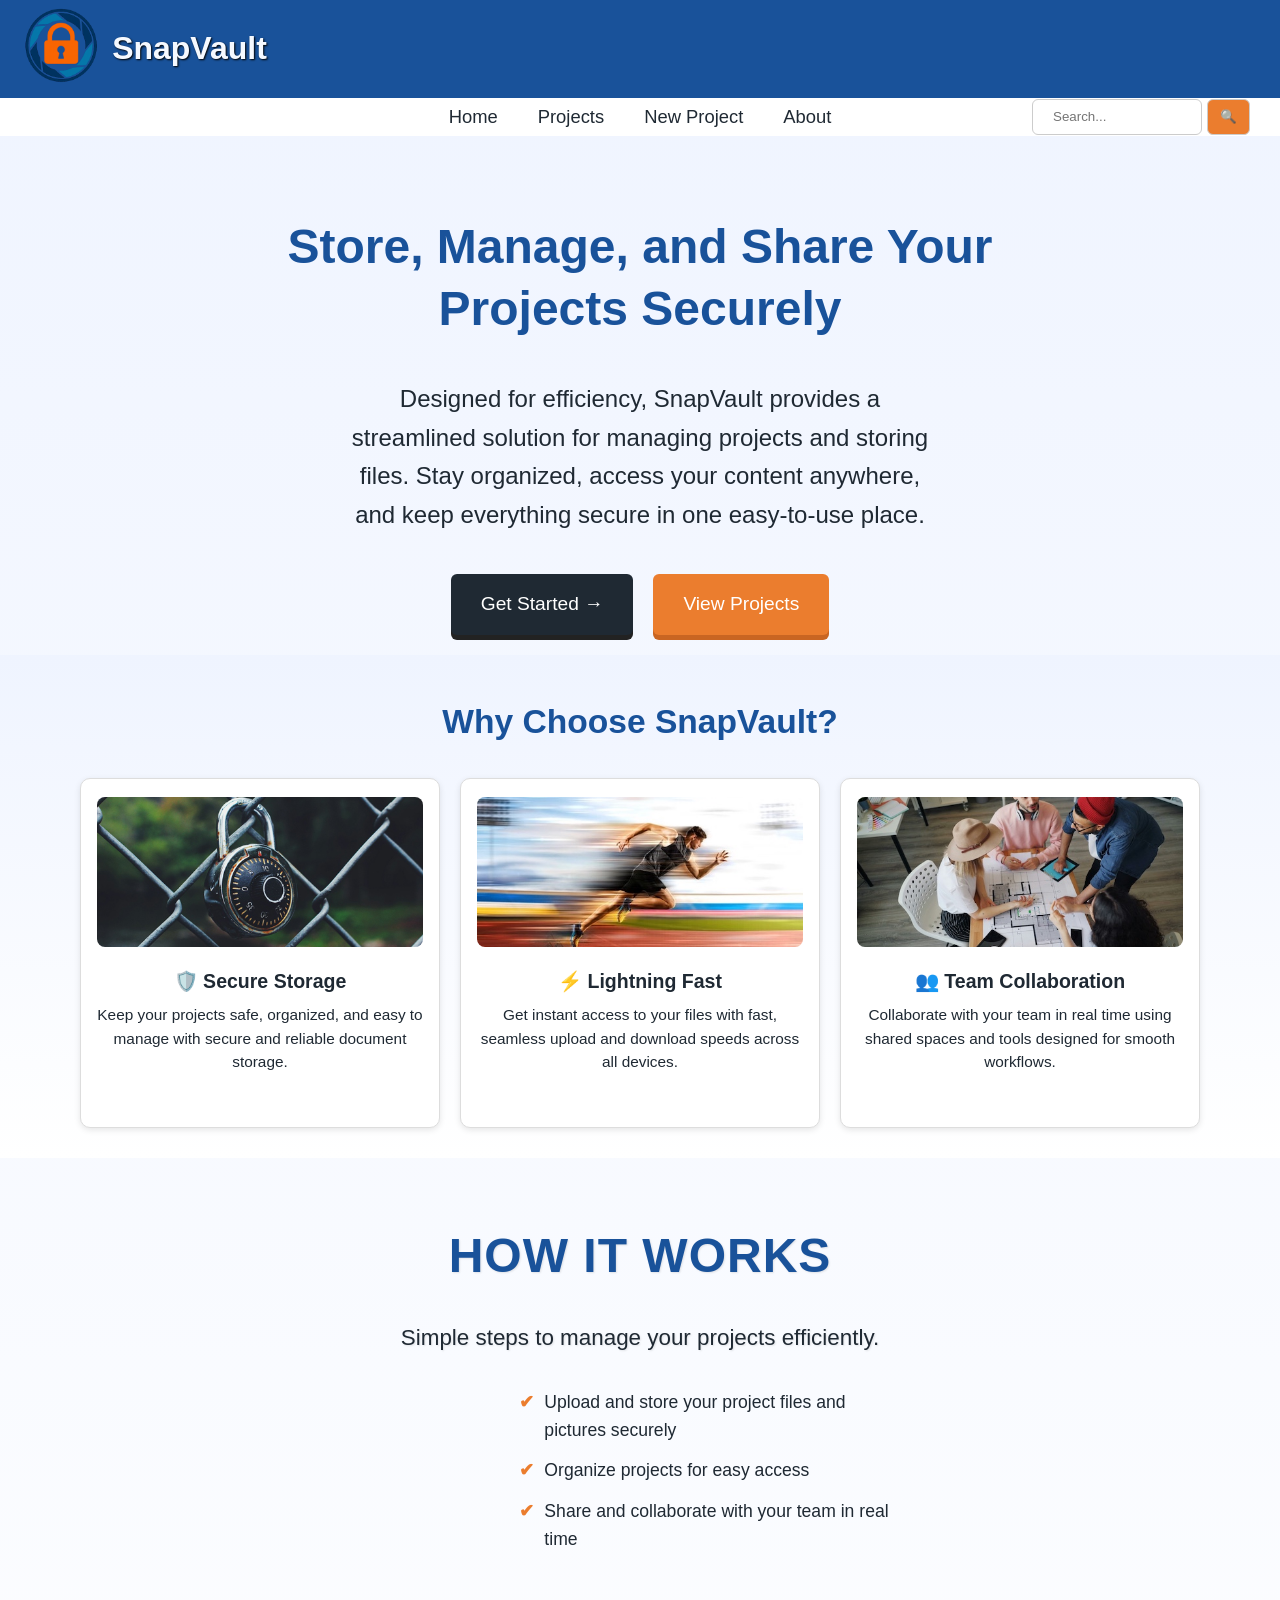
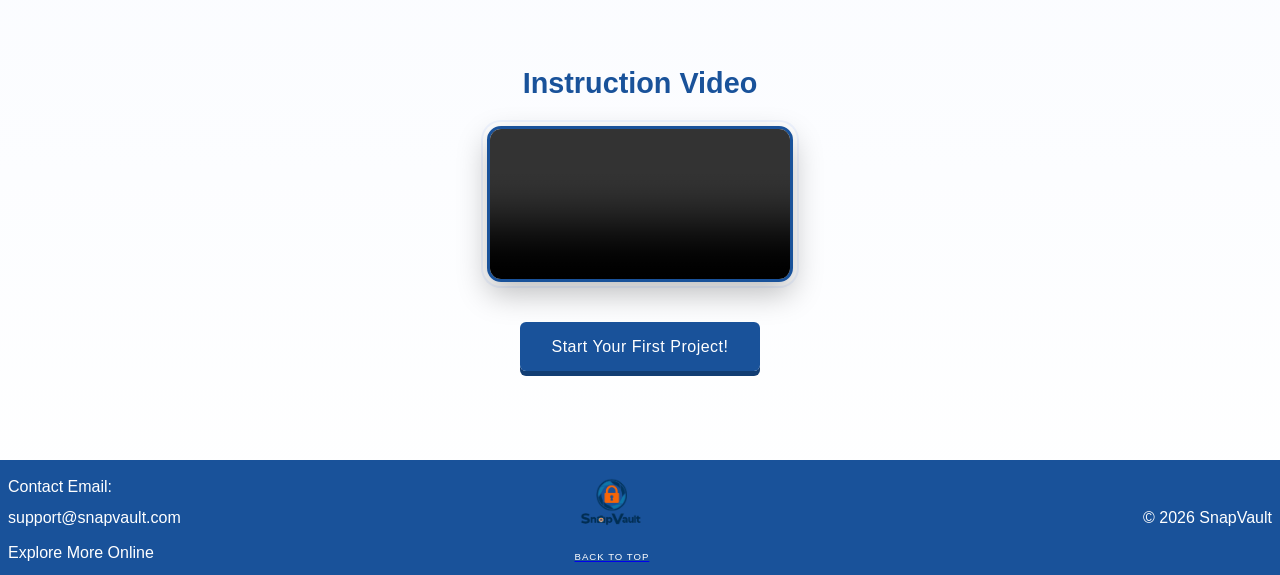
==== commit 168c763d: "Improved descriptions across pages" ====
--- a/index.html
+++ b/index.html
@@ -126,13 +126,13 @@
 
   <footer>
     <div class="footer-container">
-        
+
       <div class="footer-left">
         <div class="email-wrapper">
           <p>
             Contact Email:
             <!-- EMAIL -->
-            <a href="#" id="emailCopy"aria-label="Copy email address support@snapvault.com">
+            <a href="#" id="emailCopy" aria-label="Copy email address support@snapvault.com">
                 support@snapvault.com
             </a>
           </p>
--- a/style.css
+++ b/style.css
@@ -70,6 +70,15 @@
   margin-right: auto;
   position: relative;
   z-index: 1;
+}
+.description-text h4 {
+  margin: 20px 0 20px;
+  color: var(--primary);
+  width: 70%;
+  font-weight: 100;
+  text-align: center;
+  margin-left: auto;
+  margin-right: auto;
 }
 .hero-foreground-image {
   width: 100%;
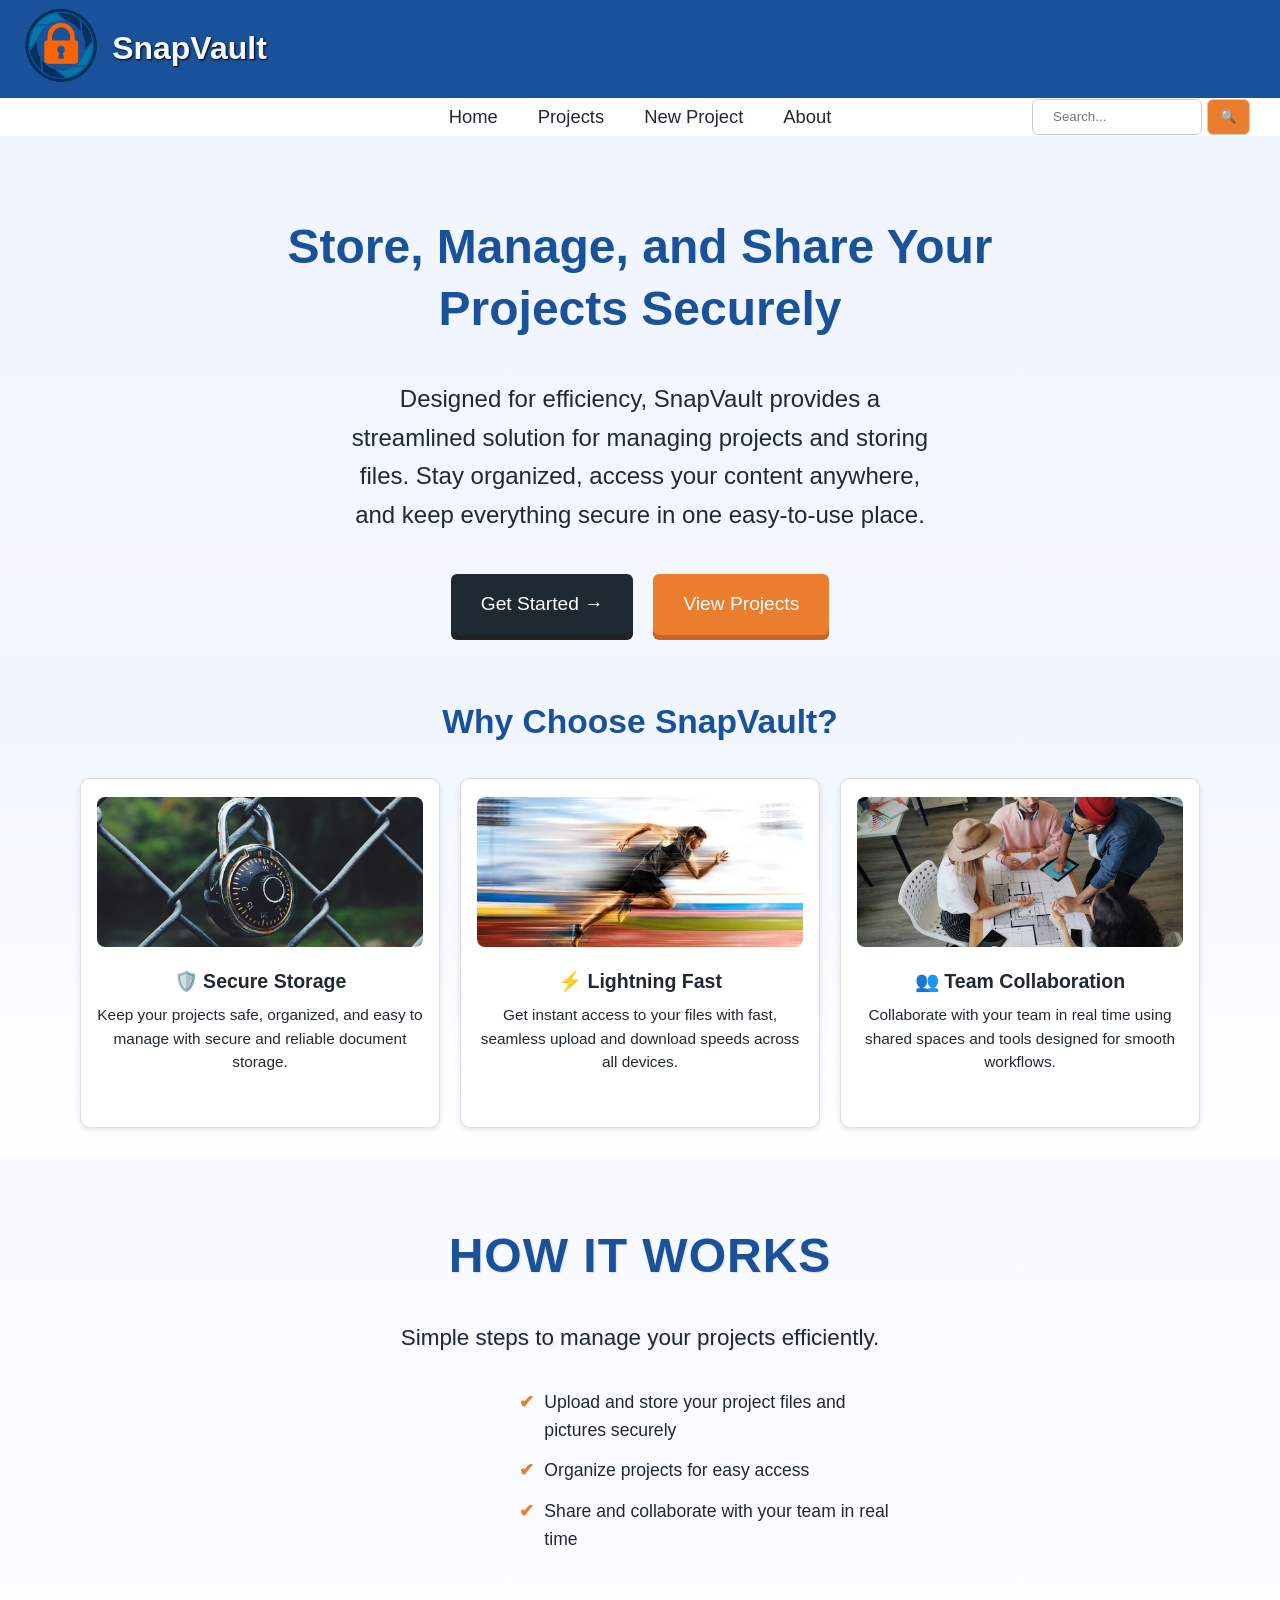
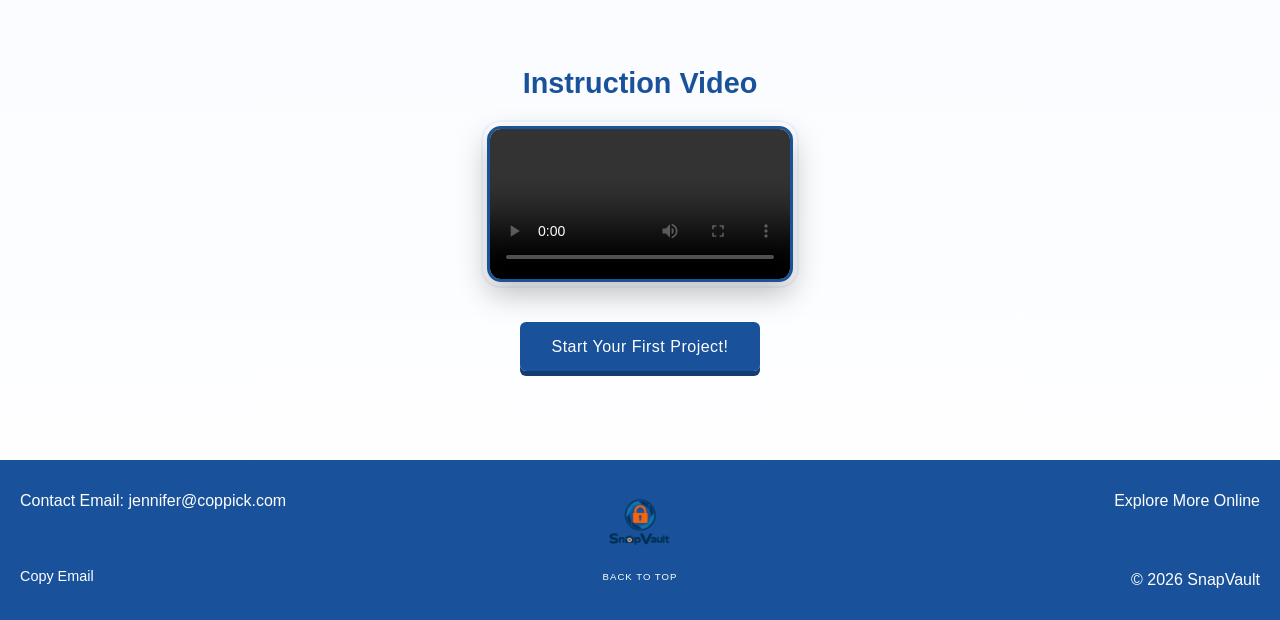
==== commit 553cd087: "Updated email link and footer across pages. Incorporated confetti to upload cta. Added animation to " ====
--- a/index.html
+++ b/index.html
@@ -127,33 +127,35 @@
   <footer>
     <div class="footer-container">
 
-      <div class="footer-left">
-        <div class="email-wrapper">
-          <p>
-            Contact Email:
-            <!-- EMAIL -->
-            <a href="#" id="emailCopy" aria-label="Copy email address support@snapvault.com">
-                support@snapvault.com
+        <div class="footer-left">
+            <p>
+                Contact Email:
+                <!-- Email Link -->
+                <a href="mailto:jennifer@coppick.com">
+                    jennifer@coppick.com
+                </a>
+            </p>
+            <span id="copyText" class="copy-text" tabindex="0">
+                Copy Email
+            </span>
+            <div id="toast" class="email-toast">Email Copied!</div>
+        </div>
+
+        <div class="footer-center">
+            <a href="#top">
+                <img src="images/SnapVault-logo.png" alt="SnapVault logo with camera lens and lock" class="footer-logo">
+                <span class="footer-logo-caption">BACK TO TOP</span>
             </a>
-          </p>
-          <div id="toast" class="email-toast">Email Copied!</div>
-        </div>
-        <!-- EXTERNAL LINK -->
-        <a href="https://www.google.com" target="_blank" rel="noopener noreferrer">
-            Explore More Online
-        </a>
-      </div>
-
-      <div class="footer-center">
-        <a href="#top">
-          <img src="images/SnapVault-logo.png" alt="SnapVault logo with camera lens and lock" class="footer-logo">
-          <span aria-label="Back to top" class="footer-logo-caption">BACK TO TOP</span>
-        </a>
-      </div>
-
-      <div class="footer-right">
-        <p>© 2026 SnapVault</p>
-      </div>
+        </div>
+
+        <div class="footer-right">
+            <!--  External Link -->
+            <a href="https://www.google.com" target="_blank" rel="noopener noreferrer">
+                Explore More Online
+            </a>
+            <p>© 2026 SnapVault</p>
+        </div>
+
     </div>
   </footer>
 
@@ -217,21 +219,28 @@
         });
       });
 
-      const email = document.getElementById("emailCopy");
-      const toast = document.getElementById("toast");
-
-      if (email && toast) {
-        email.addEventListener("click", (e) => {
-          e.preventDefault();
-          navigator.clipboard.writeText("support@snapvault.com");
-
-          toast.classList.add("show");
-
-          setTimeout(() => {
+        const copyText = document.getElementById("copyText");
+        const toast = document.getElementById("toast");
+
+        if (copyText && toast) {
+        copyText.addEventListener("click", showToast);
+
+        copyText.addEventListener("keypress", (e) => {
+            if (e.key === "Enter" || e.key === " ") {
+            showToast();
+            }
+        });
+
+        function showToast() {
+            navigator.clipboard.writeText("jennifer@coppick.com");
+
+            toast.classList.add("show");
+
+            setTimeout(() => {
             toast.classList.remove("show");
-          }, 1500);
-        });
-      }
+            }, 1500);
+          }
+        }
     });
   </script>
 </body>
--- a/style.css
+++ b/style.css
@@ -73,7 +73,7 @@
 }
 .description-text h4 {
   margin: 20px 0 20px;
-  color: var(--primary);
+  color: var(--primary) !important;
   width: 70%;
   font-weight: 100;
   text-align: center;
@@ -702,7 +702,7 @@
   transform: scale(1.05);
 }
 .submit-btn:active {
-  transform: translateY(5px);
+  transform: scale(0.98);
   box-shadow: 0 0 0 #123d73;
 }
 .remove-thumb:hover {
@@ -884,16 +884,18 @@
   margin-bottom: 3px;
   letter-spacing: 1px; 
 }
-.footer-container {
-  display: flex;
-  align-items: center;
-  justify-content: space-between;
-  width: 100%;
-  margin: 0 auto;
-  padding: 0 8px;
-  gap: 10px;
+ .footer-container {
+  display: grid;
+  grid-template-columns: 1fr auto 1fr;
+  align-items: start;
+  padding: 20px;
 }
 .footer-left {
+  justify-self: start;
+  display: flex;
+  flex-direction: column;
+  align-items: flex-start;
+  gap: 6px;
   text-align: left;
 }
 .footer-left a {
@@ -904,27 +906,70 @@
 .footer-left a:hover {
   color: var(--accent); 
 }
-.footer-left p, .footer-right p {
-  margin: 5px 0;
+.footer-center {
+  justify-self: center;
+  text-align: center;
+  text-decoration: none;
+}
+.footer-center a {
+  text-decoration: none;
+}
+.footer-logo-caption:hover {
+  color: var(--accent);
+}
+.footer-right {
+  justify-self: end;
+  display: flex;
+  flex-direction: column;
+  gap: 8px;
+}
+.footer-right a {
+  text-decoration: none;
+  color: white; 
+  transition: color 0.2s ease;
+  padding-bottom: 45px;;
+}
+.footer-right a:hover {
+  color: var(--accent); 
+}
+.email-toast {
+  margin-top: 6px;
+  background: var(--accent);
+  color: white;
+  padding: 6px 14px;
+  border-radius: 8px;
+  font-size: 0.85em;
+  box-shadow: 0 5px 0 #123d73, 0 6px 14px rgba(0, 0, 0, 0.15);
+  opacity: 0;
+  transform: translateX(-25px);
+  transition: opacity 0.3s ease, transform 0.3s ease;
+  backdrop-filter: blur(6px);
+  pointer-events: none;
+  display: inline-block;
+  max-width: 100%;
+  white-space: nowrap;
+  overflow: hidden;
+  text-overflow: ellipsis;
+}
+.email-toast.show {
+  opacity: 1;
+  transform: translateX(0);
+}
+.copy-text {
+  order: 2;
+  display: inline-block;
+  align-self: flex-start;
   text-align: left;
-}
-.footer-left a {
-  display: block;
-  margin-top: 5px;
-}
-.footer-center {
-  text-align: center;
-  transform: translateX(-50px);
-}
-.footer-center a {
-  display: inline-block;
-  text-align: center;
-  transition: transform 0.1s ease;
-}
-.footer-center a:hover .footer-logo-caption {
+  cursor: pointer;
+  color: white;
+  text-decoration: none;
+  font-size: 0.9em;
+  transition: color 0.2s ease;
+}
+.copy-text:hover {
   color: var(--accent);
 }
-.footer-center a:active {
+.copy-text:active {
   transform: scale(0.95);
 }
 html {
@@ -948,27 +993,6 @@
   outline: none;
   box-shadow: none;
   padding: 0;
-}
-.email-toast {
-  position: absolute;
-  bottom: 100%;
-  left: 0;
-  margin-bottom: 8px;
-  padding: 6px 12px;
-  border-radius: 8px;
-  box-shadow: 0 5px 0 #123d73;
-  background: var(--accent);
-  color: white;
-  font-size: 0.85rem;
-  white-space: nowrap;
-  opacity: 0;
-  transform: translateX(-20px);
-  transition: all 0.3s ease;
-  pointer-events: none;
-}
-.email-toast.show {
-  opacity: 1;
-  transform: translateX(0);
 }
 .error-page {
   text-align: center;
@@ -1004,6 +1028,36 @@
 }
 .error-page a.hero-btn2 {
   margin-top: 25px;
+}
+.error-title {
+  display: inline-block;
+  animation: dropRock 1.2s ease-out forwards;
+  transform-origin: center;
+  font-size: clamp(2rem, 5vw, 3.5rem);
+  color: var(--primary);
+}
+@keyframes dropRock {
+  0% {
+    transform: translateY(-120px) rotate(-8deg);
+    opacity: 0;
+  }
+
+  60% {
+    transform: translateY(10px) rotate(6deg);
+    opacity: 1;
+  }
+
+  75% {
+    transform: translateY(-5px) rotate(-4deg);
+  }
+
+  90% {
+    transform: translateY(3px) rotate(2deg);
+  }
+
+  100% {
+    transform: translateY(0) rotate(0deg);
+  }
 }
 /* Extra Extra Small */
 @media (max-width: 440px) {
@@ -1096,6 +1150,40 @@
     width: 100%;
     height: 800px;
   }
+  .email-toast {
+    font-size: 0.75em;
+    padding: 5px 10px;
+    transform: translateX(-10px);
+  }
+
+  .email-toast.show {
+    transform: translateX(0);
+  }
+
+  .footer-left {
+    width: 100%;
+  }
+  @media (max-width: 600px) {
+  .error-title {
+    animation: dropRockMobile 1.1s ease-out forwards;
+  }
+
+  @keyframes dropRockMobile {
+    0% {
+      transform: translateY(-80px) rotate(-6deg);
+      opacity: 0;
+    }
+
+    60% {
+      transform: translateY(8px) rotate(4deg);
+      opacity: 1;
+    }
+
+    100% {
+      transform: translateY(0) rotate(0deg);
+    }
+  }
+}
 }
 /* Small */
 @media (min-width: 600px) {
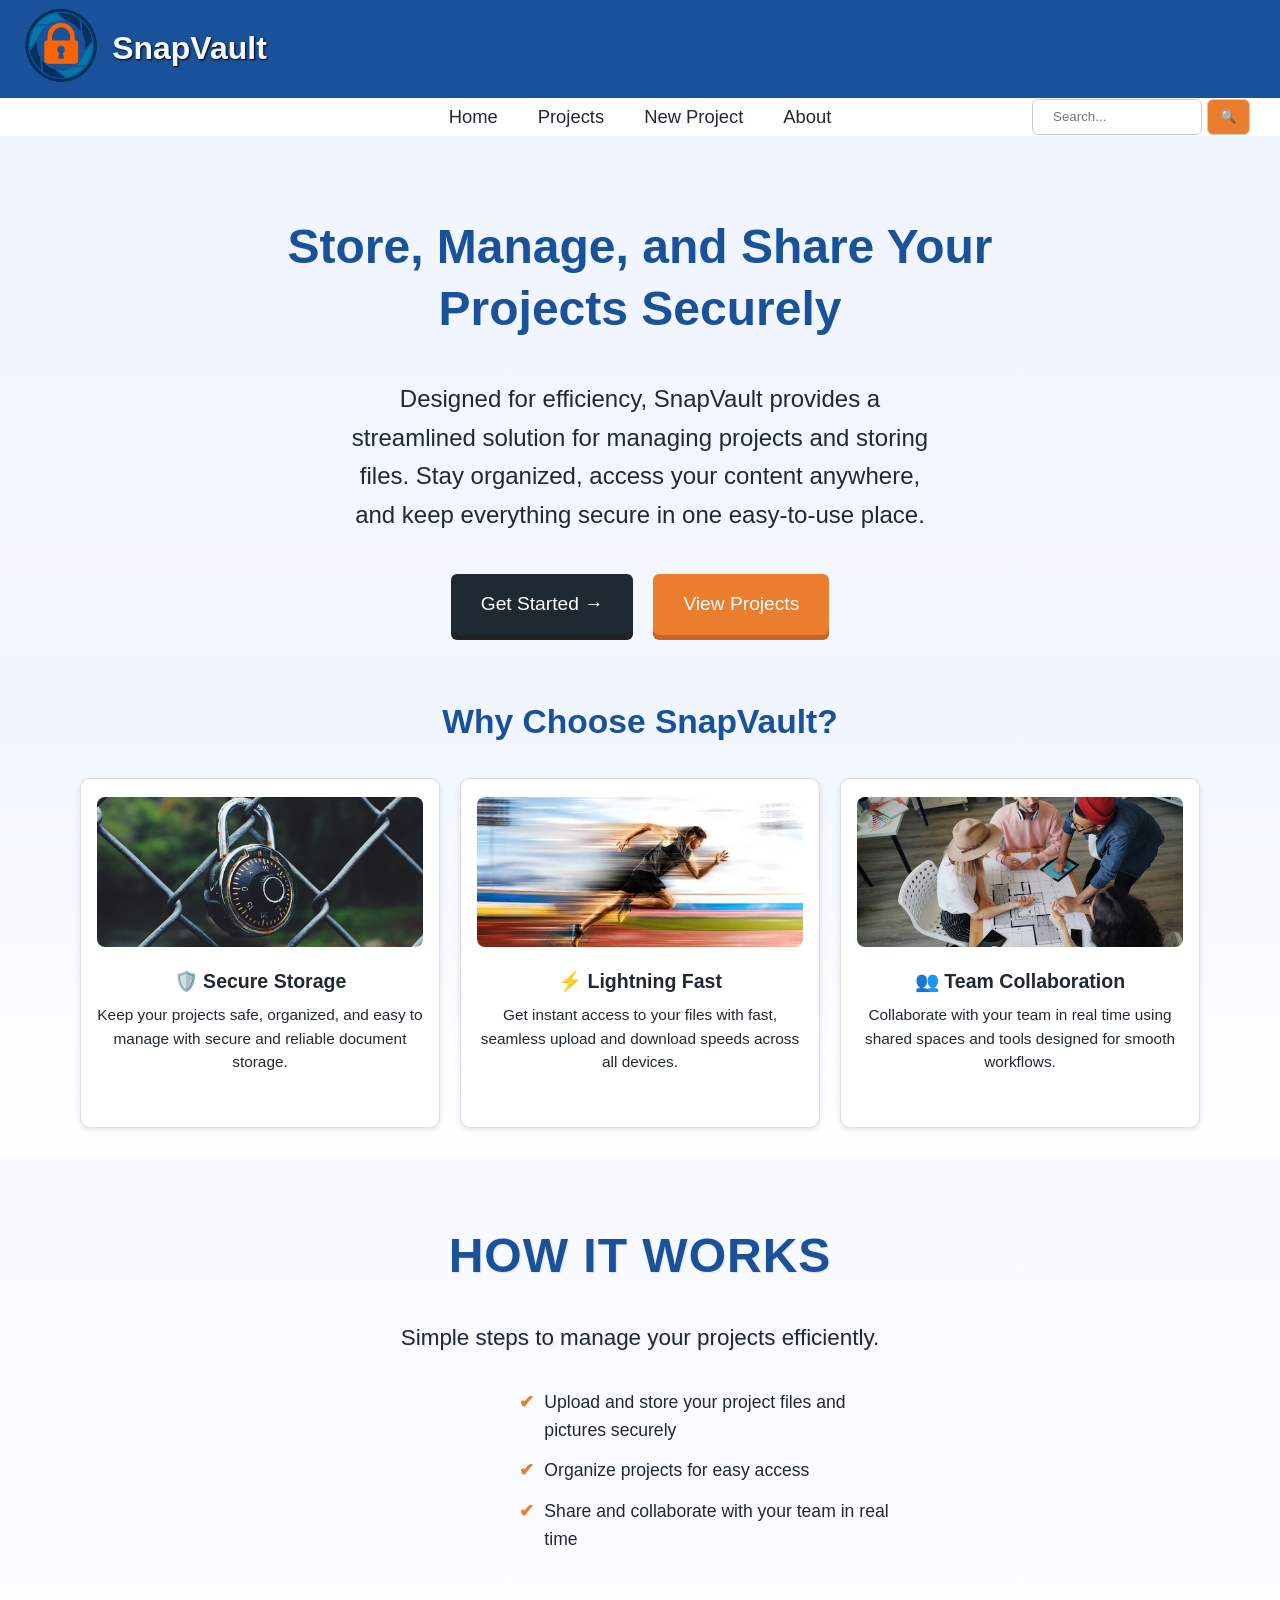
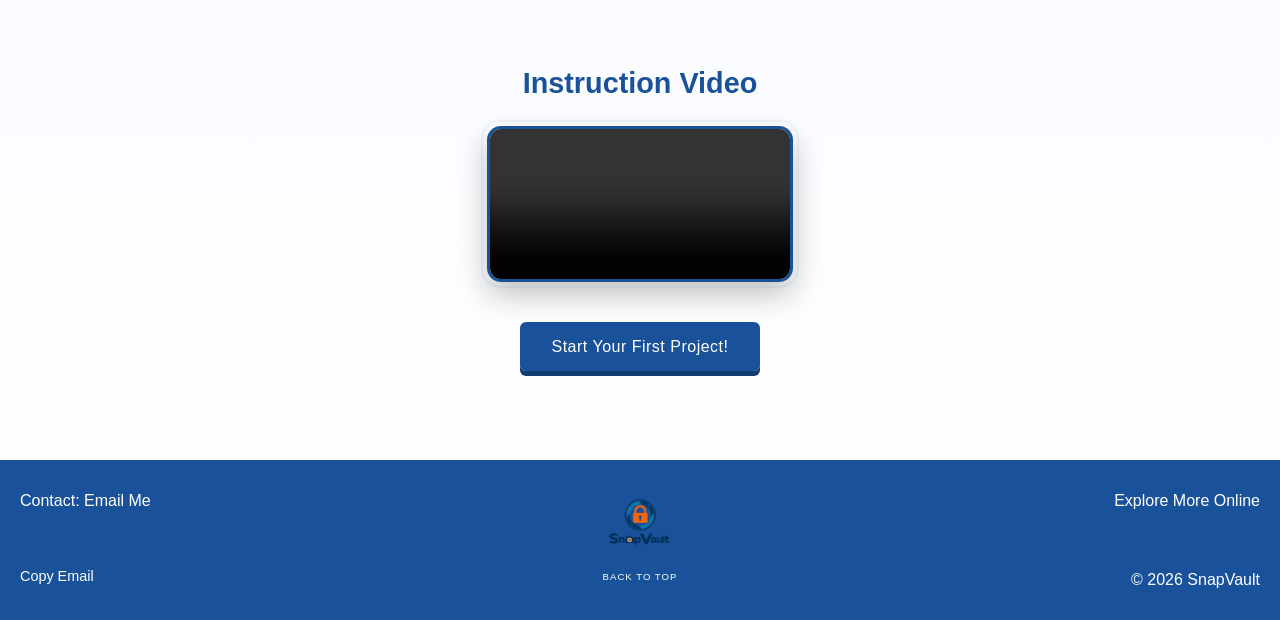
==== commit 12975ebc: "Changed email to align with professor's email. Added animation to home page list. Adjusted cta butto" ====
--- a/index.html
+++ b/index.html
@@ -129,10 +129,10 @@
 
         <div class="footer-left">
             <p>
-                Contact Email:
+                Contact:
                 <!-- Email Link -->
-                <a href="mailto:jennifer@coppick.com">
-                    jennifer@coppick.com
+                <a href="mailto:jennifercoppick@email.com">
+                    Email Me
                 </a>
             </p>
             <span id="copyText" class="copy-text" tabindex="0">
@@ -232,7 +232,7 @@
         });
 
         function showToast() {
-            navigator.clipboard.writeText("jennifer@coppick.com");
+            navigator.clipboard.writeText("jennifercoppick@email.com");
 
             toast.classList.add("show");
 
@@ -241,6 +241,21 @@
             }, 1500);
           }
         }
+
+        const animatedItems = document.querySelectorAll('.content li');
+
+        const observer = new IntersectionObserver((entries) => {
+            entries.forEach(entry => {
+                if (entry.isIntersecting) {
+                    entry.target.style.animationPlayState = 'running';
+                }
+            });
+        }, { threshold: 0.2 });
+
+        animatedItems.forEach(item => {
+            item.style.animationPlayState = 'paused';
+            observer.observe(item);
+        });
     });
   </script>
 </body>
--- a/style.css
+++ b/style.css
@@ -266,7 +266,8 @@
   transition: transform 0.1s ease, background-color 0.2s ease;
 }
 .hero-btn1:active, .hero-btn2:active {
-  transform: translateY(3px) scale(0.97);
+  transform: translateY(2px) scale(0.99);
+  box-shadow: 0 0 0 #222;
 }
 .hero-btn1 {
   background-color: var(--text);
@@ -283,11 +284,11 @@
   border: 1px solid var(--text);
 }
 .hero-btn1:active {
-  transform: translateY(5px);
+  transform: translateY(2px) scale(0.99);
   box-shadow: 0 0 0 #222;
 }
 .hero-btn2:active {
-  transform: translateY(5px);
+  transform: translateY(2px) scale(0.99);
   box-shadow: 0 0 0 #c96522;
 }
 .cards-heading {
@@ -590,7 +591,7 @@
   border: 1px solid var(--text);
 }
 .new-project-btn:active {
-  transform: translateY(3px);
+  transform: translateY(2px) scale(0.99);
   box-shadow: 0 0 0 #222;
 }
 .view-btn,
@@ -702,7 +703,7 @@
   transform: scale(1.05);
 }
 .submit-btn:active {
-  transform: scale(0.98);
+  transform: translateY(2px) scale(0.99);
   box-shadow: 0 0 0 #123d73;
 }
 .remove-thumb:hover {
@@ -804,7 +805,7 @@
   transform: scale(1.05);
 }
 .save-project-btn:active {
-  transform: translateY(5px);
+  transform: translateY(2px) scale(0.99);
   box-shadow: 0 0 0 #123d73;
 }
 @keyframes fadeUp {
@@ -855,7 +856,7 @@
 }
 .cta-btn:active {
   box-shadow: 0 0 0 #123d73;
-  transform: translateY(5px) scale(0.97);
+  transform: translateY(2px) scale(0.99);
 }
 footer {
   background-color: var(--primary);
